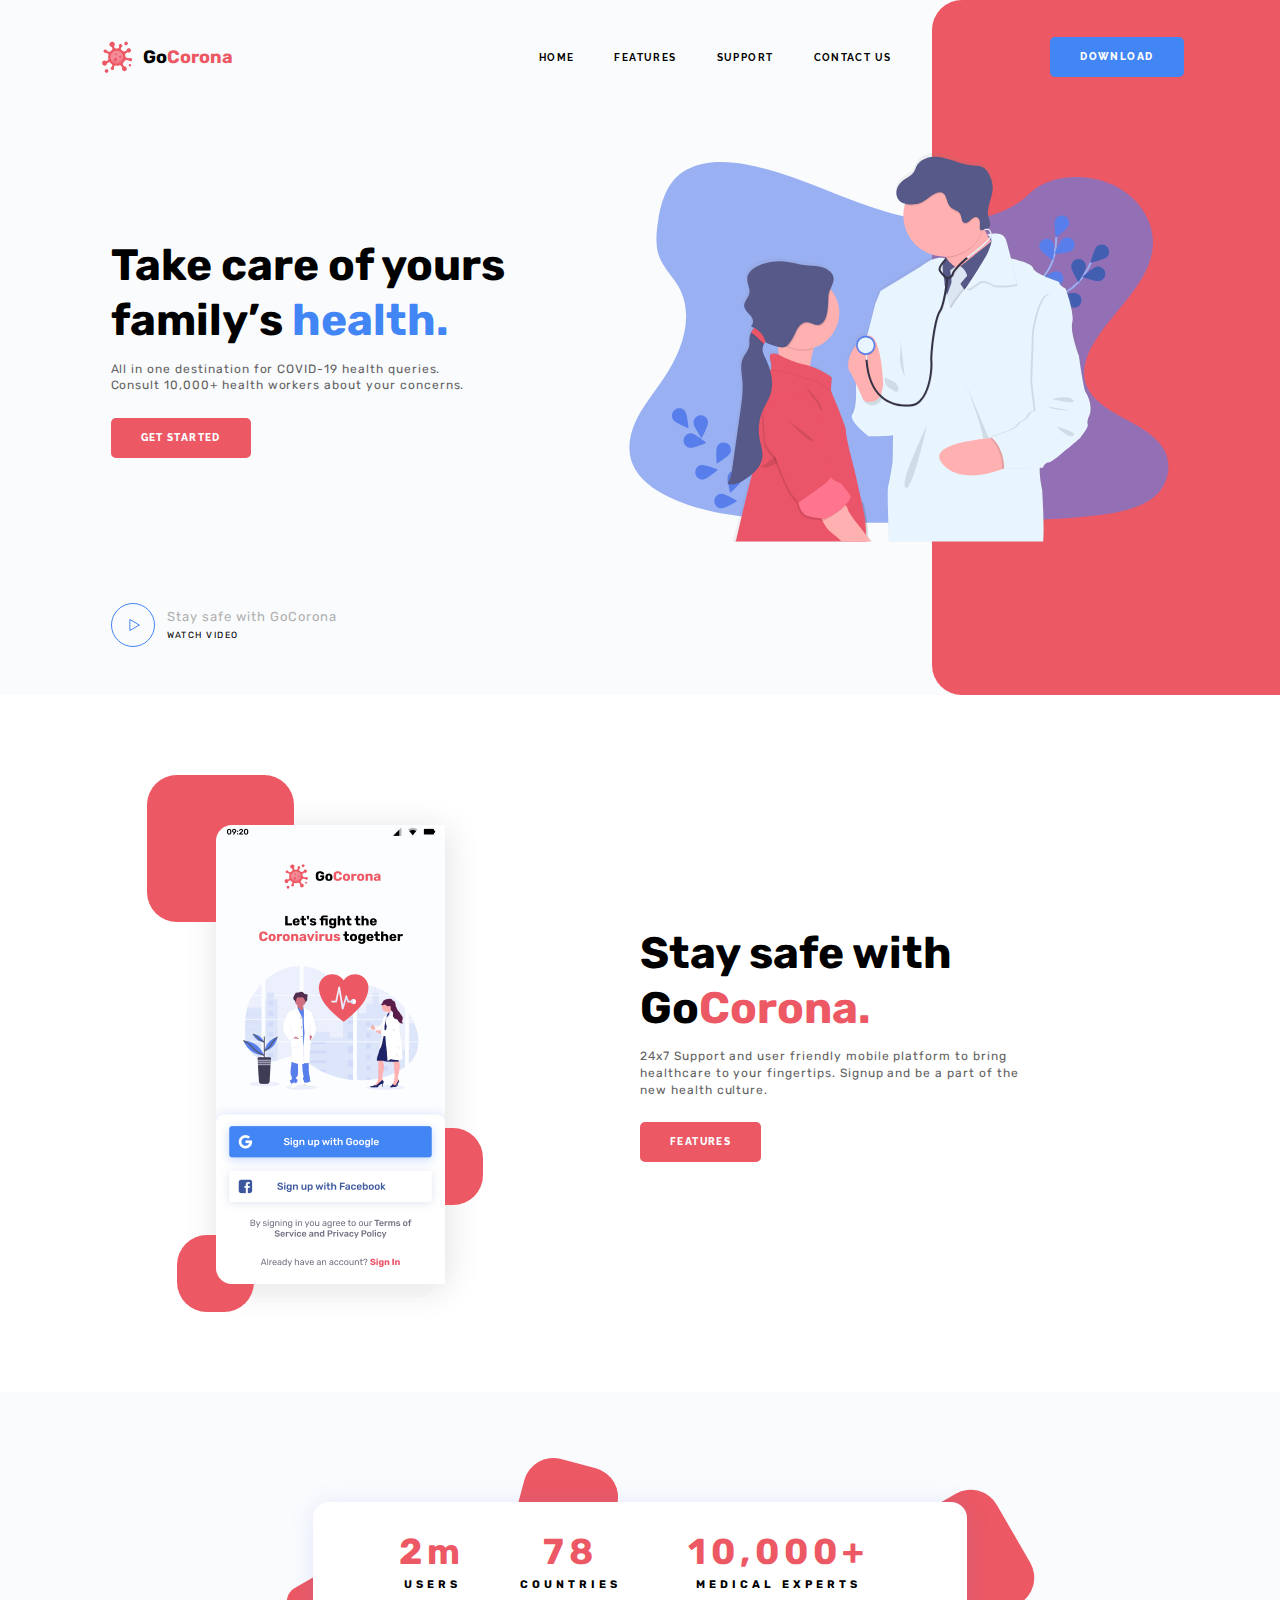
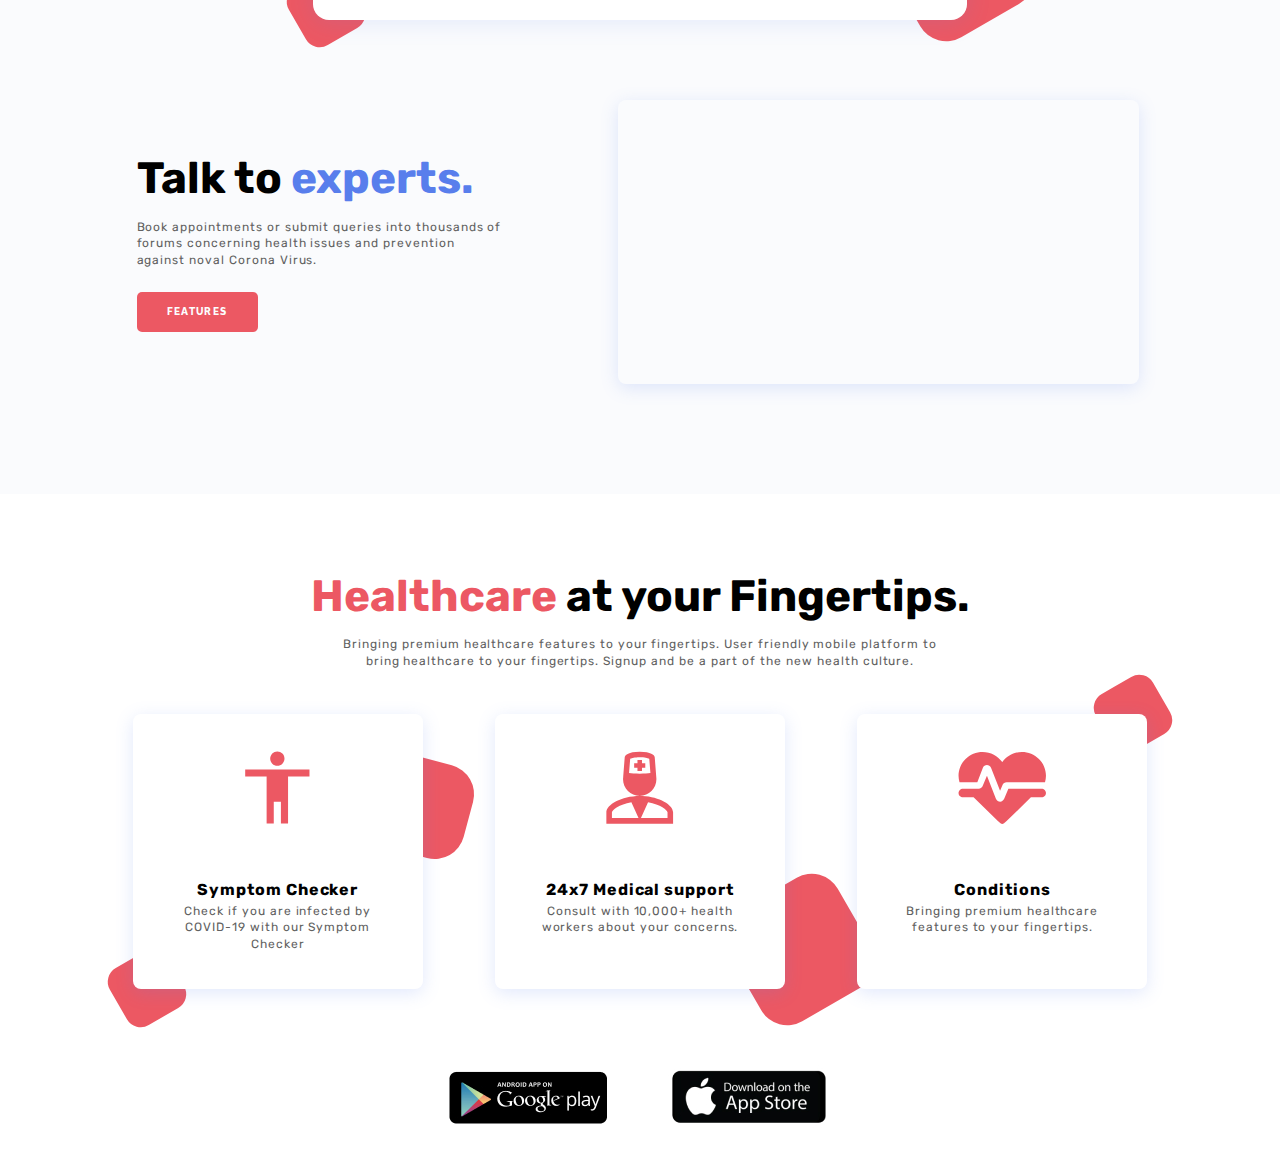
==== index.html @ 6b3d230c "GoCorona" ====
<!DOCTYPE html>

<html lang="ru">

<head>
	<meta charset="UTF-8">
	<meta name="viewport" content="width=device-width, initial-scale=1.0, maximum-scale=1.0, user-scalable=0">
	<link href="https://fonts.googleapis.com/css?family=Rubik:regular,700&display=swap" rel="stylesheet">
	<link href="https://fonts.googleapis.com/css?family=Raleway:700,800&display=swap" rel="stylesheet">
	<link rel="stylesheet" href="css/style.css">
	<title>GoCorona</title>
</head>

<body>
	<div class="wrapper">
		<header class="header">
			<div class="header__container _container">
				<div class="header__logo logo">
					<div class="logo__image">
						<img src="img/logo.svg" alt="logo">
					</div>
					<div class="logo__title">Go<span>Corona</span></div>
				</div>
				<div class="header__menu menu">
					<nav class="menu__body">
						<ul class="menu__list">
							<li class="menu__item"><a href="404.html" class="menu__link">Home</a></li>
							<li class="menu__item"><a href="404.html" class="menu__link">Features</a></li>
							<li class="menu__item"><a href="404.html" class="menu__link">Support</a></li>
							<li class="menu__item"><a href="404.html" class="menu__link">Contact Us</a></li>
						</ul>
					</nav>
				</div>
				<div class="header__button">
					<a href="404.html" class="button button_blue">Download</a>
				</div>
				<div class="header__burger">
					<span></span>
				</div>
			</div>
		</header>

		<main class="page">
			<section class="page__main-block main-block">
				<div class="main-block__container _container">
					<div class="main-block__body">
						<div class="main-block__row">
							<div class="main-block__info info">
								<h1 class="info__title info__title_royal-blue">
									Take care of yours family’s <span>health.</span>
								</h1>
								<div class="main-block__text info__text">
									All in one destination for COVID-19 health queries. Consult 10,000+ health workers about your concerns.
								</div>
								<div class="info__button">
									<a href="404.html" class="button">Get Started</a>
								</div>
							</div>
							<div class="main-block__image">
								<img src="img/main-block/main.svg" alt="Doctor with a child">
							</div>
						</div>
						<div class="main-block__video video-main-block">
							<div class="video-main-block__icon">
								<a href="404.html" class="video-main-block__link"><img src="img/main-block/play.svg" alt="Play button"></a>
							</div>
							<div class="video-main-block__body">
								<div class="video-main-block__title">Stay safe with GoCorona</div>
								<div class="video-main-block__text">Watch Video</div>
							</div>
						</div>
					</div>
				</div>
			</section>

			<section class="page__stay-safe stay-safe">
				<div class="stay-safe__container _container">
					<div class="stay-safe__item media-stay-safe">
						<div class="media-stay-safe__body">
							<div class="media-stay-safe__image">
								<img src="img/stay-safe/app.png" alt="Application">
							</div>
							<div class="media-stay-safe__square-1 square"></div>
							<div class="media-stay-safe__square-2 square"></div>
							<div class="media-stay-safe__square-3 square"></div>
						</div>
					</div>
					<div class="stay-safe__item">
						<div class="stay-safe__info info">
							<h2 class="info__title">Stay safe with Go<span>Corona.</span></h2>
							<div class="info__text">
								24x7 Support and user friendly mobile platform to bring healthcare to your fingertips. Signup and be a part of the new health culture.
							</div>
							<div class="info__button">
								<a href="404.html" class="button">Features</a>
							</div>
						</div>
					</div>
				</div>
			</section>

			<section class="page__experts experts">
				<div class="experts__container _container">
					<div class="experts__statistics statistics-experts">
						<div class="statistics-experts__body">
							<div class="statistics-experts__row">
								<div class="statistics-experts__item">
									<div class="statistics-experts__number">2m</div>
									<div class="statistics-experts__text">Users</div>
								</div>
								<div class="statistics-experts__item">
									<div class="statistics-experts__number">78</div>
									<div class="statistics-experts__text">Countries</div>
								</div>
								<div class="statistics-experts__item">
									<div class="statistics-experts__number">10,000+</div>
									<div class="statistics-experts__text">Medical experts</div>
								</div>
							</div>
							<div class="statistics-experts__square-1 square square_small-radius"></div>
							<div class="statistics-experts__square-2 square"></div>
							<div class="statistics-experts__square-3 square"></div>
						</div>
					</div>
					<div class="experts__body">
						<div class="experts__content">
							<div class="experts__info info">
								<h2 class="info__title info__title_blue">Talk to <span>experts.</span></h2>
								<div class="info__text">
									Book appointments or submit queries into thousands of forums concerning health issues and prevention against noval Corona Virus.
								</div>
								<div class="info__button">
									<a href="404.html" class="button">Features</a>
								</div>
							</div>
						</div>
						<div class="experts__video video-experts">
							<div class="video-experts__body">
								<iframe src="https://www.youtube.com/embed/AiJbA-81Pew?controls=0" title="Zero-two" frameborder="0" allow="accelerometer; autoplay; clipboard-write; encrypted-media; gyroscope; picture-in-picture" allowfullscreen></iframe>
							</div>
						</div>
					</div>
				</div>
			</section>

			<section class="page__healthcare healthcare">
				<div class="healthcare__container _container">
					<div class="healthcare__info info info_center">
						<h2 class="info__title"><span>Healthcare</span> at your Fingertips.</h2>
						<div class="healthcare__text info__text">
							Bringing premium healthcare features to your fingertips. User friendly mobile platform to bring healthcare to your fingertips. Signup and be a part of the new health culture.
						</div>
					</div>
					<div class="healthcare__services">
						<div class="healthcare__column">
							<div class="healthcare__item item-healthcare">
								<div class="item-healthcare__body">
									<div class="item-healthcare__icon">
										<img src="img/healthcare/man.svg" alt="Man">
									</div>
									<h3 class="item-healthcare__title">Symptom Checker</h3>
									<div class="item-healthcare__text">Check if you are infected by COVID-19 with our Symptom Checker</div>
								</div>
								<div class="item-healthcare__square-1 square square_small-radius"></div>
								<div class="item-healthcare__square-2 square"></div>
							</div>
						</div>
						<div class="healthcare__column">
							<div class="healthcare__item item-healthcare">
								<div class="item-healthcare__body">
									<div class="item-healthcare__icon">
										<img src="img/healthcare/doctor.svg" alt="Doctor">
									</div>
									<h3 class="item-healthcare__title">24x7 Medical support</h3>
									<div class="item-healthcare__text">Consult with 10,000+ health workers about your concerns.</div>
								</div>
								<div class="item-healthcare__square-3 square"></div>
							</div>
						</div>
						<div class="healthcare__column">
							<div class="healthcare__item item-healthcare">
								<div class="item-healthcare__body">
									<div class="item-healthcare__icon">
										<img src="img/healthcare/heart.svg" alt="Heart">
									</div>
									<h3 class="item-healthcare__title">Conditions</h3>
									<div class="item-healthcare__text">Bringing premium healthcare features to your fingertips.</div>
								</div>
								<div class="item-healthcare__square-4 square square_small-radius"></div>
							</div>
						</div>
					</div>
				</div>
			</section>
		</main>
		
		<footer class="footer">
			<div class="footer__container _container">
				<div class="footer__item">
					<a href="404.html" class="footer__link"><img src="img/google_play.jpg" alt="Google play"></a>
				</div>
				<div class="footer__item">
					<a href="404.html" class="footer__link"><img src="img/apple_store.jpg" alt="Apple store"></a>
				</div>
			</div>
		</footer>
	</div>
	<script src="js/script.js"></script>
</body>

</html>
---- css/style.css ----
*, *::before, *::after {
	padding: 0;
	margin: 0;
	border: 0;
	box-sizing: border-box;
}
a {text-decoration: none;}
ul, ol, li {list-style: none;}
img {vertical-align: top;}
h1, h2, h3, h4, h5, h6 {
	font-weight: inherit;
	font-size: inherit;
}
html, body {
	height: 100%;
	line-height: 1;
}

body {
	font-family: Rubik;
	font-size: 12px;
	color: #000;
}
body._lock {
	overflow: hidden;
}

.wrapper {
	display: flex;
	flex-direction: column;
	min-height: 100%;
	overflow: hidden;
}

._container {
	max-width: 1087px;
	padding: 0px 15px;
	margin: 0px auto;
	box-sizing: content-box;
}

.button {
	display: inline-block;
	font-family: Raleway;
	border-radius: 5px;
	font-weight: 800;
	font-size: 10px;
	letter-spacing: 0.14em;
	line-height: 12px;
	text-transform: uppercase;
	color: #fcfdfe;
	background-color: #ec5863;
	padding: 14px 30px;
	transition: background-color 0.3s ease 0s;
}
.button:hover {
	background-color: #f37a82;
}
.button_blue {
	background-color: #4285f4;
}
.button_blue:hover {
	background-color: #70a3f7;
}

.info {}
.info_center {
	text-align: center;
}
.info_center > :not(.info__button) {
	margin: 0px auto;
}
.info__title {
	font-weight: 700;
	font-size: 44px;
	line-height: 126%;
}
.info__title:not(:last-child) {
	padding: 0px 0px 12px 0px;
}
.info__title span {
	color: #ec5863;
}
.info__title_royal-blue span {
	color: #4285f4;
}
.info__title_blue span {
	color: #587eec;
}
.info__text {
	line-height: 138.5%;
	letter-spacing: 0.08em;
	color: #616161;
}
.info__text:not(:last-child) {
	padding: 0px 0px 24px 0px;
}
.info__button {}

@media (max-width: 810px) {
	.info__title {
		font-size: 34px;
	}
}

.square {
	position: absolute;
	border-radius: 30px;
	background-color: #ec5863;
}
.square_small-radius {
	border-radius: 16px;
}

@media (max-width: 810px) {
	.square:not(.media-stay-safe__body > .square) {
		display: none;
	}
}

.header {
	position: absolute;
	top: 0;
	left: 0;
	width: 100%;
	z-index: 50;
}
.header__container {
	min-height: 114px;
	display: flex;
	align-items: center;
}
.header__logo {
	display: flex;
	align-items: center;
	position: relative;
	z-index: 5;
}
.header__menu {
	flex: 1 1 auto;
	display: flex;
	justify-content: flex-end;
	padding: 0px 40px 0px 0px;
}
.header__button {
	flex: 0 0 252px;
	display: flex;
	justify-content: flex-end;
}
.header__burger {
	display: none;
}

.logo {}
.logo__image {
	margin: 0px 5px 0px 0px;
}
.logo__title {
	font-weight: 700;
	font-size: 18px;
}
.logo__title span {
	color: #ec5863;
}

.menu {}
.menu__body {}
.menu__list {
	display: flex;
	text-align: center;
	gap: 40px;
}
.menu__item {}
.menu__link {
	font-family: Raleway;
	text-transform: uppercase;
	font-weight: 700;
	font-size: 10px;
	letter-spacing: 0.14em;
	line-height: 1.2;
	color: #000;
}

@media (max-width: 991px) {
	.header__container {
		min-height: 80px;
	}
	.header__menu {
		padding: 0px 30px 0px 0px;
	}
	.menu__list {
		gap: 30px;
	}
	.header__button {
		flex: 0 0 170px;
	}
}
@media (max-width: 810px) {
	.header__button:not(:last-child) {
		margin: 0px 25px 0px 0px;
	}
	.header__burger {
		position: relative;
		z-index: 5;
		flex: 0 0 40px;
		display: block;
		height: 30px;
		cursor: pointer;
	}
	.header__burger span, .header__burger::before, .header__burger::after {
		position: absolute;
		left: 0;
		width: 100%;
		height: 1px;
		background-color: #000;
		transition: all 0.3s ease 0s;
	}
	.header__burger span {
		top: 50%;
	}
	.header__burger::before {
		content: '';
		top: 0;
	}
	.header__burger::after {
		content: '';
		bottom: 0;
	}
	.header__burger._active span {
		display: none;
	}
	.header__burger._active::before {
		top: 50%;
		transform: rotate(-45deg) translate(0px, -50%);
	}
	.header__burger._active::after {
		bottom: 50%;
		transform: rotate(45deg) translate(0px, 50%);
	}
	.menu__body {
		position: fixed;
		top: 0;
		left: -100%;
		width: 100%;
		height: 100%;
		overflow: auto;
		display: flex;
		justify-content: center;
		align-items: center;
		background-color: #ec5863;
		padding: 100px 100px 50px;
		transition: left 0.3s ease 0s;
	}
	.menu__body._active {
		left: 0;
	}
	.menu__body._active::before {
		content: '';
		position: fixed;
		top: 0;
		left: 0;
		width: 100%;
		min-height: 80px;
		background-color: #ffe135;
	}
	.menu__list {
		flex-direction: column;
	}
	.menu__link {
		font-size: 24px;
	}
	.menu__link:hover {
		text-decoration: underline;
	}
}
@media (max-width: 479px) {
	.logo__title {
		display: none;
	}
}

.page {
	flex: 1 1 auto;
}
.page__main-block {}
.page__stay-safe {}
.page__experts {}
.page__healthcare {}

.main-block {
	background-color: #fafbfd;
}
.main-block__container {}
.main-block__body {
	position: relative;
	padding: 153px 14px 48px;
}
.main-block__row {}
.main-block__row:not(:last-child) {
	padding: 0px 0px 61px 0px;
}
.main-block__info {
	flex: 0 1 49%;
	padding: 0px 20px 0px 0px;
}
.main-block__text {}
.main-block__image {
	flex: 0 1 51%;
	position: relative;
	z-index: 2;
}
.main-block__image img {
	max-width: 100%;
}
.main-block__video {
	display: flex;
	align-items: center;
}

.video-main-block {}
.video-main-block__icon {}
.video-main-block__icon:not(:last-child) {
	margin: 0px 12px 0px 0px;
}
.video-main-block__link {}
.video-main-block__body {}
.video-main-block__title {
	font-size: 13px;
	line-height: 126%;
	letter-spacing: 0.08em;
	color: #b0b0b0;
}
.video-main-block__title:not(:last-child) {
	margin: 0px 0px 5px 0px;
}
.video-main-block__text {
	font-size: 9px;
	line-height: 126%;
	letter-spacing: 0.165em;
	text-transform: uppercase;
}

@media (min-width: 811px) {
	.main-block__body::before {
		content: '';
		position: absolute;
		top: 0;
		right: 252px;
		width: 100vw;
		height: 100%;
		border-radius: 30px 0px 0px 30px;
		background-color: #ec5863;
		transform: translate(100%, 0px);
	}
	.main-block__row {
		display: flex;
		align-items: center;
	}
	.main-block__text {
		max-width: 375px;
	}
}

@media (max-width: 991px) {
	.main-block__body::before {
		right: 170px;
		border-radius: 20px 0px 0px 20px;
	}
}
@media (max-width: 810px) {
	.main-block__body {
		padding: 85px 14px 30px;
	}
	.main-block__body > :not(:last-child), .main-block__row > :not(:last-child) {
		padding: 0px 0px 30px 0px;
	}
	.main-block__image {
		text-align: center;
	}
}

.stay-safe {
	padding: 80px 0px;
}
.stay-safe__container {
	display: flex;
	align-items: center;
}
.stay-safe__item {
	flex: 0 1 50%;
}
.stay-safe__info {}

.media-stay-safe {}
.media-stay-safe__body {
	position: relative;
	width: 367px;
	text-align: center;
	padding: 50px 0px 28px;
}
.media-stay-safe__image {
	display: inline-block;
	position: relative;
	width: 62.4%;
	box-shadow: 2px 4px 32px rgba(0, 0, 0, 0.12);
}
.media-stay-safe__image img {
	max-width: 100%;
	position: relative;
	z-index: 2;
}
.media-stay-safe__image::after {
	content: '';
	position: absolute;
	bottom: -13px;
	left: 12px;
	width: 206px;
	height: 27px;
	background-color: rgba(240, 240, 240, 0.49);
	border-radius: 16px;
}
.media-stay-safe__square-1 {
	top: 0;
	left: 0;
	width: 147px;
	height: 147px;
}
.media-stay-safe__square-2, .media-stay-safe__square-3 {
	width: 77px;
	height: 77px;
}
.media-stay-safe__square-2 {
	bottom: 107px;
	right: 31px;
}
.media-stay-safe__square-3 {
	bottom: 0;
	left: 30px;
}

@media (min-width: 890px) {
	.media-stay-safe__body {
		margin: 0px 0px 0px 50px;
	}
}
@media (min-width: 811px) {
	.stay-safe__info {
		max-width: 379px;
	}
}

@media (max-width: 810px) {
	.stay-safe {
		padding: 30px 0px;
	}
	.stay-safe__container {
		flex-direction: column-reverse;
	}
	.stay-safe__container > :not(:first-child) {
		padding: 0px 0px 30px 0px;
	}
}
@media (max-width: 479px) {
	.media-stay-safe__body {
		width: 320px;
	}
}

.experts {
	background-color: #fafbfd;
	padding: 110px 0px;
}
.experts__container {}
.experts__statistics {
	padding: 0px 0px 80px 0px;
}
.experts__body {}
.experts__content {
	flex: 0 1 48%;
	padding: 0px 20px 0px 40px;
}
.experts__info {}
.experts__video {
	flex: 0 1 52%;
}

.statistics-experts {}
.statistics-experts__body {
	position: relative;
	max-width: 654px;
	margin: 0px auto;
}
.statistics-experts__row {
	position: relative;
	z-index: 2;
	display: flex;
	flex-wrap: wrap;
	justify-content: center;
	border-radius: 16px;
	box-shadow: 0px 2px 24px rgba(88, 126, 236, 0.15);
	background-color: #fff;
	padding: 28px 50px;
}
.statistics-experts__item {
	flex: 0 1 25%;
	font-weight: 700;
	line-height: 1.2;
	text-align: center;
}
.statistics-experts__item:last-child {
	flex: 0 1 50%;
}
.statistics-experts__number {
	font-size: 36px;
	letter-spacing: 0.14em;
	color: #ec5863;
	margin: 0px 0px 5px 0px;
}
.statistics-experts__text {
	font-size: 11px;
	letter-spacing: 0.37em;
	text-transform: uppercase;
}
.statistics-experts__square-1 {
	bottom: -21px;
	left: -20px;
	width: 66px;
	height: 66px;
	transform: rotate(-30deg);
}
.statistics-experts__square-2 {
	top: -40px;
	left: 205px;
	width: 96px;
	height: 96px;
	transform: rotate(105deg);
}
.statistics-experts__square-3 {
	top: 0;
	right: -55px;
	width: 127px;
	height: 127px;
	transform: rotate(-30deg);
}

.video-experts {}
.video-experts__body {
	position: relative;
	border-radius: 8px;
	overflow: hidden;
	box-shadow: 0px 4px 18px rgba(88, 126, 236, 0.18);
	padding: 0px 0px 50.25% 0px;
}
.video-experts__body iframe {
	position: absolute;
	top: 0;
	left: 0;
	width: 100%;
	height: 100%;
	object-fit: cover;
}

@media (min-width: 811px) {
	.experts__body {
		display: flex;
		align-items: center;
	}
	.experts__info {
		max-width: 366px;
	}
	.video-experts__body {
		max-width: 521px;
	}
}

@media (max-width: 889px) {
	.experts__content {
		padding: 0px 20px 0px 0px;
	}
}
@media (max-width: 810px) {
	.experts {
		padding: 30px 0px;
	}
	.experts__container > :not(:last-child), .experts__body > :not(:last-child) {
		padding: 0px 0px 30px 0px;
	}
}
@media (max-width: 739px) {
	.statistics-experts__row {
		padding: 0;
	}
	.statistics-experts__item {
		flex: 0 1 50%;
		padding: 15px 10px;
	}
}

.healthcare {
	padding: 75px 0px;
}
.healthcare__container {
}
.healthcare__info {
	padding: 0px 0px 45px 0px;
}
.healthcare__text {
	max-width: 600px;
}
.healthcare__services {
}
.healthcare__column {
	flex: 0 1 33.333%;
	padding: 0px 36px;
}
.healthcare__item {
	position: relative;
	height: 100%;
}

.item-healthcare {}
.item-healthcare__body {
	position: relative;
	z-index: 2;
	height: 100%;
	text-align: center;
	line-height: 138.5%;
	letter-spacing: 0.08em;
	border-radius: 8px;
	box-shadow: 0px 4px 18px rgba(88, 126, 236, 0.18);
	background-color: #fff;
	padding: 37px 27px;
}
.item-healthcare__icon {}
.item-healthcare__icon:not(:last-child) {
	margin: 0px 0px 58px 0px;
}
.item-healthcare__title {
	font-weight: 700;
	font-size: 16px;
}
.item-healthcare__title:not(:last-child) {
	margin: 0px 0px 4px 0px;
}
.item-healthcare__text {
	color: #616161;
}
.item-healthcare__square-1 {
	bottom: -32px;
	left: -19px;
	width: 66px;
	height: 66px;
	transform: rotate(-30deg);
}
.item-healthcare__square-2 {
	top: 45px;
	right: -47px;
	width: 96px;
	height: 96px;
	transform: rotate(105deg);
}
.item-healthcare__square-3 {
	bottom: -24px;
	right: -78px;
	width: 127px;
	height: 127px;
	transform: rotate(-30deg);
}
.item-healthcare__square-4 {
	top: -33px;
	right: -19px;
	width: 66px;
	height: 66px;
	transform: rotate(-30deg);
}

@media (min-width: 681px) {
	.healthcare__services {
		display: flex;
		flex-wrap: wrap;
		justify-content: center;
	}
}

@media (max-width: 1121px) {
	.healthcare__column {
		flex: 0 1 50%;
	}
	.healthcare__column:not(:last-child) {
		padding: 0px 36px 36px;
	}
}
@media (max-width: 810px) {
	.healthcare {
		padding: 30px 0px;
	}
}
@media (max-width: 680px) {
	.healthcare__info {
		padding: 0px 0px 30px 0px;
	}
}
@media (max-width: 479px) {
	.healthcare__column:not(:last-child) {
		padding: 0px 0px 30px 0px;
	}
	.healthcare__column:last-child {
		padding: 0;
	}
}

.footer {
	padding: 0px 0px 43px 0px;
}
.footer__container {
	display: flex;
	justify-content: center;
	align-items: center;
	gap: 5px 57px;
}
.footer__link {}

@media (max-width: 810px) {
	.footer {
		padding: 0px 0px 15px 0px;
	}
}
@media (max-width: 479px) {
	.footer__container {
		flex-direction: column;
	}
}
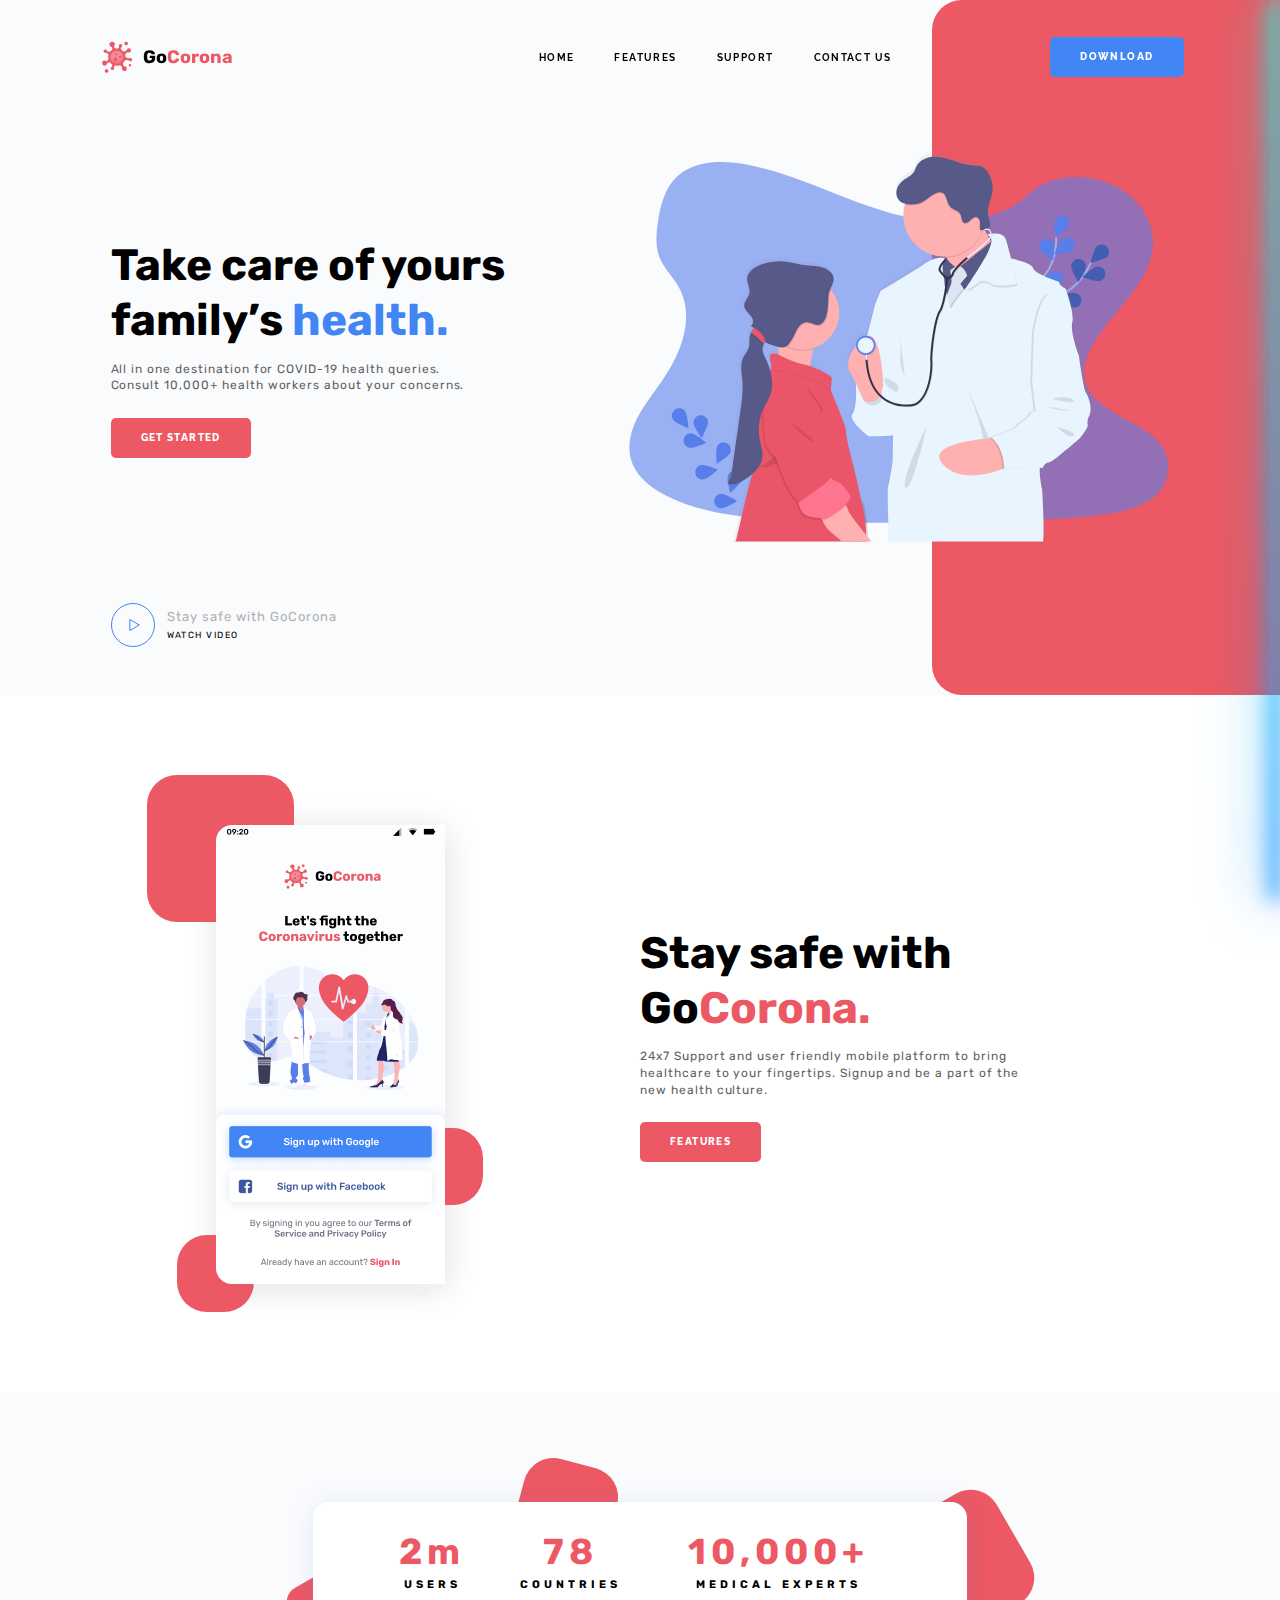
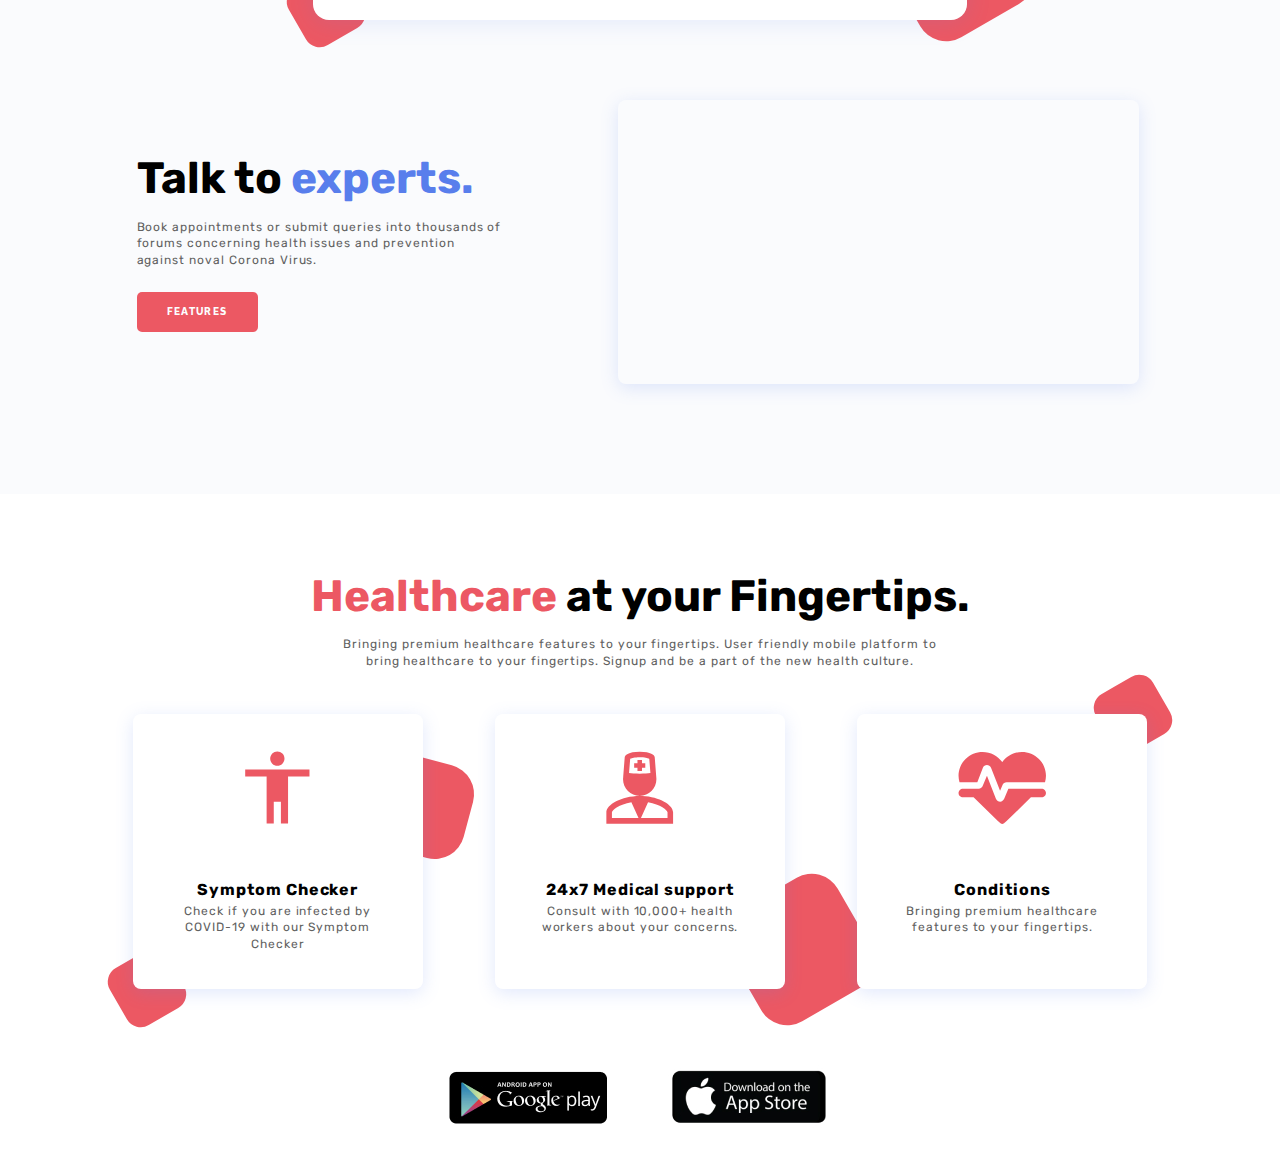
==== commit 24f1ce46: "Add gradient scroller" ====
--- a/index.html
+++ b/index.html
@@ -8,10 +8,13 @@
 	<link href="https://fonts.googleapis.com/css?family=Rubik:regular,700&display=swap" rel="stylesheet">
 	<link href="https://fonts.googleapis.com/css?family=Raleway:700,800&display=swap" rel="stylesheet">
 	<link rel="stylesheet" href="css/style.css">
+	<link rel="icon" href="img/favicon.ico">
 	<title>GoCorona</title>
 </head>
 
 <body>
+	<div class="scroller-white scroller"></div>
+	<div class="scroller-gradient scroller"></div>
 	<div class="wrapper">
 		<header class="header">
 			<div class="header__container _container">
@@ -193,7 +196,7 @@
 				</div>
 			</section>
 		</main>
-		
+
 		<footer class="footer">
 			<div class="footer__container _container">
 				<div class="footer__item">
@@ -208,4 +211,4 @@
 	<script src="js/script.js"></script>
 </body>
 
-</html>+</html>
--- a/css/style.css
+++ b/css/style.css
@@ -15,6 +15,9 @@
 	height: 100%;
 	line-height: 1;
 }
+::-webkit-scrollbar {
+	width: 0;
+}
 
 body {
 	font-family: Rubik;
@@ -23,6 +26,47 @@
 }
 body._lock {
 	overflow: hidden;
+}
+
+.scroller {
+	position: fixed;
+	z-index: 50;
+	top: 0;
+	right: 0;
+	width: 10px;
+}
+.scroller-white {
+	height: 100%;
+	background: rgba(255, 255, 255, 0.05);
+}
+.scroller-white::before, .scroller-white::after {
+	content: "";
+	position: absolute;
+	top: 0;
+	left: 0;
+	width: 100%;
+	height: 100%;
+}
+.scroller-white::before {
+	filter: blur(10px);
+}
+.scroller-white::after {
+	filter: blur(30px);
+}
+.scroller-gradient {
+	border-radius: 0 0 10px 10px;
+	animation: animate 5s linear infinite;
+}
+.scroller-gradient, .scroller-white::before, .scroller-white::after {
+	background: linear-gradient(to top, #008aff, #00ffe7);
+}
+@keyframes animate {
+	0%, 100% {
+		filter: hue-rotate(0deg);
+	}
+	50% {
+		filter: hue-rotate(360deg);
+	}
 }
 
 .wrapper {
@@ -113,7 +157,7 @@
 }
 
 @media (max-width: 810px) {
-	.square:not(.media-stay-safe__body > .square) {
+	.square:not(.media-stay-safe__body .square) {
 		display: none;
 	}
 }
@@ -248,15 +292,15 @@
 		justify-content: center;
 		align-items: center;
 		background-color: #ec5863;
-		padding: 100px 100px 50px;
+		padding: 100px 70px 50px;
 		transition: left 0.3s ease 0s;
 	}
 	.menu__body._active {
 		left: 0;
 	}
-	.menu__body._active::before {
+	.menu__body::before {
 		content: '';
-		position: fixed;
+		position: absolute;
 		top: 0;
 		left: 0;
 		width: 100%;
@@ -288,7 +332,7 @@
 .page__healthcare {}
 
 .main-block {
-	background-color: #fafbfd;
+	background-color: #fafbfd; /* ! */
 }
 .main-block__container {}
 .main-block__body {
@@ -369,7 +413,7 @@
 }
 @media (max-width: 810px) {
 	.main-block__body {
-		padding: 85px 14px 30px;
+		padding: 85px 0px 30px;
 	}
 	.main-block__body > :not(:last-child), .main-block__row > :not(:last-child) {
 		padding: 0px 0px 30px 0px;
@@ -416,7 +460,7 @@
 	left: 12px;
 	width: 206px;
 	height: 27px;
-	background-color: rgba(240, 240, 240, 0.49);
+	background-color: rgba(240, 240, 240, 0.49); /* ! */
 	border-radius: 16px;
 }
 .media-stay-safe__square-1 {
@@ -467,7 +511,7 @@
 }
 
 .experts {
-	background-color: #fafbfd;
+	background-color: #fafbfd; /* ! */
 	padding: 110px 0px;
 }
 .experts__container {}
@@ -498,7 +542,7 @@
 	justify-content: center;
 	border-radius: 16px;
 	box-shadow: 0px 2px 24px rgba(88, 126, 236, 0.15);
-	background-color: #fff;
+	background-color: #fff; /* ! */
 	padding: 28px 50px;
 }
 .statistics-experts__item {
@@ -628,7 +672,7 @@
 	letter-spacing: 0.08em;
 	border-radius: 8px;
 	box-shadow: 0px 4px 18px rgba(88, 126, 236, 0.18);
-	background-color: #fff;
+	background-color: #fff; /* ! */
 	padding: 37px 27px;
 }
 .item-healthcare__icon {}
